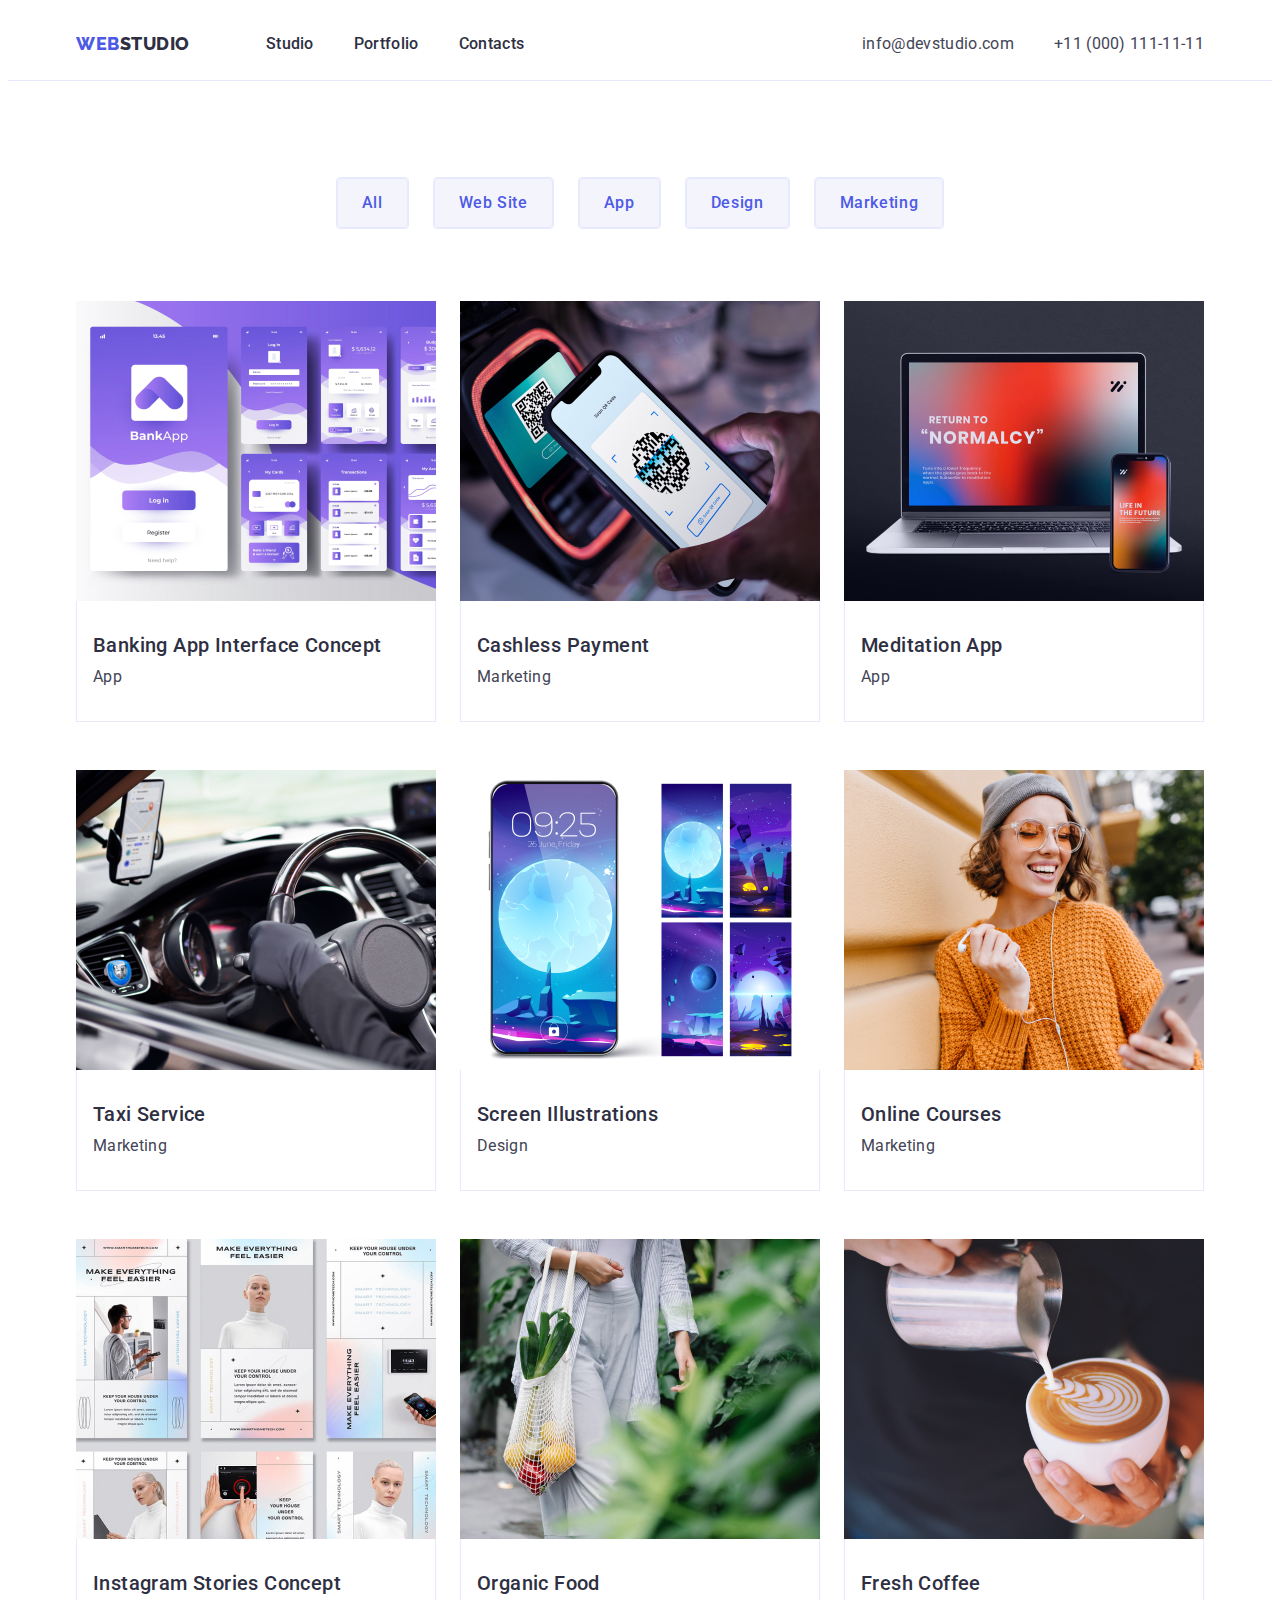
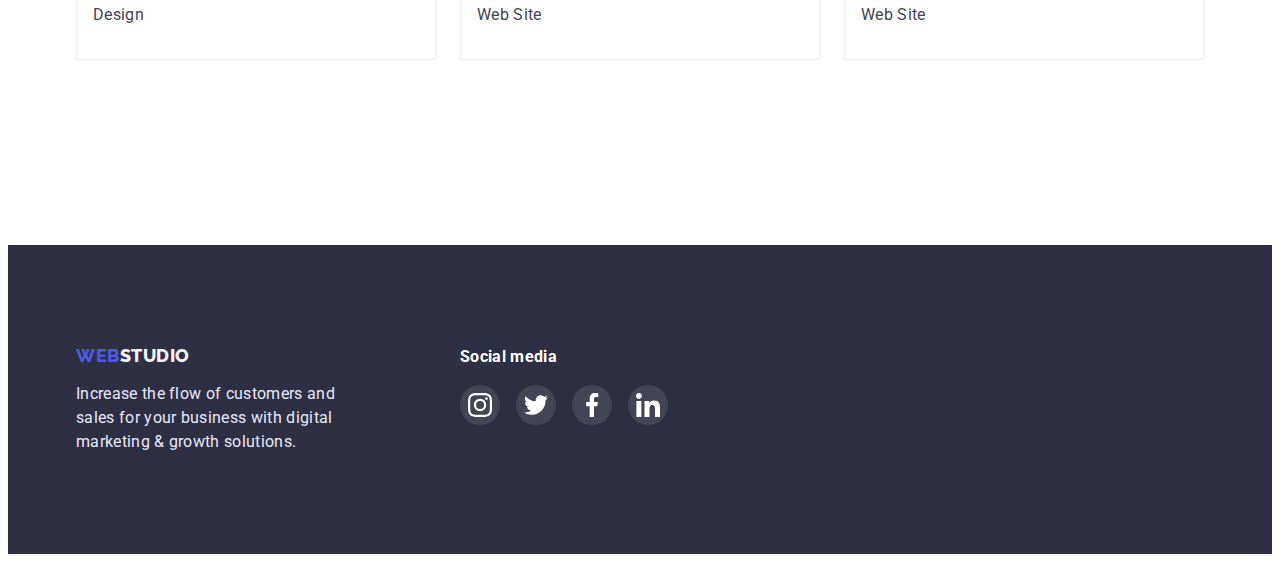
==== portfolio.html @ acb18fdc "Initial commit" ====
<!DOCTYPE html>
<html lang="en">

<head>
  <meta charset="UTF-8" />
  <meta http-equiv="X-UA-Compatible" content="IE=edge" />
  <meta name="viewport" content="width=device-width, initial-scale=1.0" />
  <title>Portfolio</title>
  <link rel="preconnect" href="https://fonts.googleapis.com" />
  <link rel="preconnect" href="https://fonts.gstatic.com" crossorigin />
  <link href="https://fonts.googleapis.com/css2?family=Raleway:wght@800&family=Roboto:wght@400;500;700;900&display=swap"
    rel="stylesheet" />
  <link rel="stylesheet" href="https://cdnjs.cloudflare.com/ajax/libs/modern-normalize/1.1.0/modern-normalize.min.css"
    integrity="sha512-wpPYUAdjBVSE4KJnH1VR1HeZfpl1ub8YT/NKx4PuQ5NmX2tKuGu6U/JRp5y+Y8XG2tV+wKQpNHVUX03MfMFn9Q=="
    crossorigin="anonymous" referrerpolicy="no-referrer" />
  <link rel="stylesheet" href="./css/styles.css" />
</head>

<body class="page">
  <!--Шапка сайту -->
  <header class="page-header link">
    <div class="container header-container">
      <nav class="header-nav">
        <a class="page-header-logo link" href="./index.html">
          WEB
          <span class="studio-header">Studio</span>
        </a>
        <ul class="site-nav list">
          <li class="site-nav-contacts">
            <a class="pages-studio link" href="./index.html">Studio</a>
          </li>
          <li class="site-nav-contacts">
            <a class="pages-portfolio link" href="./portfolio.html">Portfolio</a>
          </li>
          <li class="site-nav-contacts">
            <a class="pages-contacts link" href="">Contacts</a>
          </li>
        </ul>
      </nav>
      <address class="contacts list">
        <ul class="adress-nav list">
          <li class="adress-nav-contacts list">
            <a class="communication link" href="mailto:info@devstudio.com">info@devstudio.com</a>
          </li>
          <li class="adress-nav-contacts list">
            <a class="communication link" href="tel:+110001111111">+11 (000) 111-11-11</a>
          </li>
        </ul>
      </address>
    </div>
  </header>
  <!-- Герой -->
  <main>
    <section class="hero">
      <div class="container hero-container">
        <h1 class="hello" hidden>Hello</h1>
        <ul class="navigation list">
          <li class="menu-list link">
            <button class="button" type="button">All</button>
          </li>
          <li class="menu-list link">
            <button class="button" type="button">Web Site</button>
          </li>
          <li class="menu-list link">
            <button class="button" type="button">App</button>
          </li>
          <li class="menu-list link">
            <button class="button" type="button">Design</button>
          </li>
          <li class="menu-list link">
            <button class="button" type="button">Marketing</button>
          </li>
        </ul>
        <ul class="sites list">
          <li class="sites-list link">
            <a class="our-sites link" href="">
                <img src="./images/row1/bankingapp.jpg" alt="Banking App" width="360" height="300" />
            <div class="kart">
                <h2 class="app">Banking App Interface Concept</h2>
                <p class="text">App</p>
            </div>
            </a>
          </li>
          <li class="sites-list link">
            <a class="our-sites link" href="">
              <img src="./images/row1/cashlesspayment.jpg" alt="Cashless Payment" width="360" height="300" />
              <div class="kart">
                <h2 class="app">Cashless Payment</h2>
                <p class="text">Marketing</p>
              </div>
            </a>
          </li>
          <li class="sites-list link">
            <a class="our-sites link" href="">
              <img src="./images/row1/meditaionapp.jpg" alt="Meditation App" width="360" height="300" />
              <div class="kart">
                <h2 class="app">Meditation App</h2>
                <p class="text">App</p>
              </div>
            </a>
          </li>
          <li class="sites-list link">
            <a class="our-sites link" href="./">
              <img src="./images/rov2/taxiservice.jpg" alt="Taxi Service" width="360" height="300" />
              <div class="kart">
                <h2 class="app">Taxi Service</h2>
                <p class="text">Marketing</p>
              </div>
            </a>
          </li>
          <li class="sites-list link">
            <a class="our-sites link" href="./"><img src="./images/rov2/screenillustrations.jpg"
                alt="Screen Illustrations" width="360" height="300" />
              <div class="kart">
                <h2 class="app">Screen Illustrations</h2>
                <p class="text">Design</p>
              </div>
            </a>
          </li>
          <li class="sites-list link">
            <a class="our-sites link" href="./">
              <img src="./images/rov2/onlinecourses.jpg" alt="Online Courses" width="360" height="300" />
              <div class="kart">
                <h2 class="app">Online Courses</h2>
                <p class="text">Marketing</p>
              </div>
            </a>
          </li>
          <li class="sites-list link">
            <a class="our-sites link" href="./">
              <img src="./images/row3/instagramstories.jpg" alt="Instagram Stories Concept" width="360" height="300" />
              <div class="kart">
                <h2 class="app">Instagram Stories Concept</h2>
                <p class="text">Design</p>
              </div>
            </a>
          </li>
          <li class="sites-list link">
            <a class="our-sites link" href="./">
              <img src="./images/row3/organicfood.jpg" alt="Organic Food" width="360" height="300" />
              <div class="kart">
                <h2 class="app">Organic Food</h2>
                <p class="text">Web Site</p>
              </div>
            </a>
          </li>
          <li class="sites-list link">
            <a class="our-sites link" href="./">
              <img src="./images/row3/freshcoffee.jpg" alt="Fresh Coffee" width="360" height="300" />
              <div class="kart">
                <h2 class="app">Fresh Coffee</h2>
                <p class="text">Web Site</p>
              </div>
            </a>
          </li>
        </ul>
      </div>
    </section>
  </main>
  <!-- Підвал -->
  <footer class="page-footer">
    <div class="container footer-container-top">
      <div class="footer-container">
        <a class="page-footer-logo link" href="./index.html">
          WEB
          <span class="studio-footer">Studio</span>
        </a>
        <p class="footer-text">
          Increase the flow of customers and sales for your business with
          digital marketing & growth solutions.
        </p>
      </div>
      <div class="soc-footer">
        <h3 class="soc-media">Social media</h3>
        <ul class="footer-lincs list">
          <li class="soc-item-footer">
            <a class="soc-link-footer link" href>
              <svg width="16px" height="16px" class="svg-icon-footer">
                <use href="./images/icons.svg#icon-instagram-2"></use>
              </svg>
            </a>
          </li>
          <li class="soc-item-footer">
            <a class="soc-link-footer link" href>
              <svg width="16px" height="16px" class="svg-icon-footer">
                <use href="./images/icons.svg#icon-twitter-1"></use>
              </svg>
            </a>
          </li>
          <li class="soc-item-footer">
            <a class="soc-link-footer link" href>
              <svg width="16px" height="16px" class="svg-icon-footer">
                <use href="./images/icons.svg#icon-facebook-1"></use>
              </svg>
            </a>
          </li>
          <li class="soc-item-footer">
            <a class="soc-link-footer link" href>
              <svg width="16px" height="16px" class="svg-icon-footer">
                <use href="./images/icons.svg#icon-linkedin-1"></use>
              </svg>
            </a>
          </li>
        </ul>
      </div>
    </div>
  </footer>
</body>

</html>
---- css/styles.css ----
:root {
  --primary-brand-color: #4d5ae5;
  --pressed-state-color: #404bbf;
  --dark-color: #2e2f42;
  --success-color: #31d0aa;
  --text-color: #434455;
  --subtle-text-color: #8e8f99;
  --accent-color: #e7e9fc;
  --light-color: #f4f4fd;
  --modal-overlay-color: #2e2f42;
  --hero-background-color: #2e2f42;
}

*,
*::before,
*::after {
  box-sizing: border-box;
}

p,
h1,
h2,
h3,
h4,
h5,
h6 {
  margin: 0;
}

ul {
  padding-left: 0;
  margin: 0;
}

address {
  font-style: normal;
}

img {
  display: block;
}

body {
  font-family: "Roboto", sans-serif;
  color: #434455;
  background-color: white;
}

.button {
  font-family: "Roboto", sans-serif;
  font-style: normal;
  font-weight: 500;
  font-size: 16px;
  line-height: 1.5;
  display: flex;
  align-items: center;
  text-align: center;
  letter-spacing: 0.04em;
  color: #4d5ae5;
  cursor: pointer;
  border: none;
  padding: 12px 24px;
  background: #f4f4fd;
  border: #e7e9fc solid 1px;
  border-radius: 4px;
}

.button:hover,
.button:focus,
.button:active {
  background: #404bbf;
  box-shadow: 0px 3px 1px rgba(0, 0, 0, 0.1), 0px 2px 1px rgba(0, 0, 0, 0.08),
    0px 2px 2px rgba(0, 0, 0, 0.12);
  border-radius: 4px;
  color: #ffffff;
}

/* index */
.page {
  font-family: "Roboto", sans-serif;
  color: #434455;
  background-color: white;
}

.page-header {
  display: flex;
  background-color: #ffffff;
  border-bottom: 1px solid #e7e9fc;
}
.link {
  text-decoration: none;
}
.container {
  max-width: 1158px;
  padding-left: 15px;
  padding-right: 15px;
  margin: 0 auto;
}
.header-container {
  display: flex;
  align-items: center;
  margin-right: auto;
  width: 1158px;
  height: 72px;
  left: 0;
  top: 0;
}
.header-nav {
  display: flex;
  align-items: center;
  margin-right: auto;
}
.page-header-logo {
  font-family: "Raleway", sans-serif;
  font-style: normal;
  font-weight: 800;
  font-size: 18px;
  line-height: 1.17;
  letter-spacing: 0.03em;
  text-transform: uppercase;
  color: #4d5ae5;
  text-decoration: none;
  margin-right: 76px;
  display: flex;
  flex-direction: row;
  align-items: flex-start;
  padding: 0;
}
.page-header-logo:hover,
.page-header-logo:focus {
  color: #404bbf;
}

.studio-header {
  color: #2e2f42;
}
.studio-header:hover{
  color: #404bbf;
}
.studio-header:focus{
  color: #404bbf;
}
.site-nav {
  font-family: "Roboto";
  font-style: normal;
  font-weight: 500;
  font-size: 16px;
  line-height: 24px;
  letter-spacing: 0.02em;
  color: #2e2f42;
  display: flex;
  gap: 40px;
}
.list {
  list-style: none;
}

.site-nav-contacts {
  color: var(--dark-color);
  list-style: none;
  text-decoration: none;
  display: flex;
}
.site-nav-contacts :hover,
.site-nav-contacts :focus {
  color: #404bbf;
}

.contacts {
  font-family: "Roboto";
  font-style: normal;
  font-weight: 400;
  font-size: 16px;
  line-height: 24px;
  letter-spacing: 0.02em;
  color: #434455;
}
.contacts a {
  color: #434455;
}
.contacts :hover,
.contacts :focus {
  color: #404bbf;
}
.adress-nav {
  font-family: "Roboto";
  font-style: normal;
  font-weight: 400;
  font-size: 16px;
  line-height: 1.5;
  letter-spacing: 0.02em;
  color: #434455;
  display: flex;
  gap: 40px;
}

.hero-index {
  background-color: #2e2f42;
  max-width: 1440px;
  margin: 0 auto;
  background-image: linear-gradient(rgb(46, 47, 66, 0.7), rgb(46, 47, 66, 0.7)),
    url(../images/peopleoffice.jpg);
  background-repeat: no-repeat;
  background-position: center;
  padding-top: 188px;
  padding-bottom: 188px;
}

.title {
  width: 496px;
  font-family: "Roboto";
  font-style: normal;
  font-weight: 700;
  font-size: 56px;
  line-height: 1.07;
  text-align: center;
  letter-spacing: 0.02em;
  color: #ffffff;
  margin: 0 auto;
  margin-bottom: 48px;
}

.btn {
  align-items: flex-start;
  border: none;
  background: #404bbf;
  box-shadow: 0 4px 4px rgb(0, 0, 0, 0.15);
  border-radius: 4px;
  cursor: pointer;
  margin: 0 auto;
  font-family: "Roboto", sans-serif;
  font-style: normal;
  font-weight: 500;
  font-size: 16px;
  line-height: 1.5;
  display: flex;
  align-items: center;
  letter-spacing: 0.04em;
  color: #ffffff;
  padding: 16px 32px;
}

.btn:hover {
  color: #4d5ae5;
  box-shadow: 0 1px 6px rgb(46, 47, 66, 0.08), 0 1px 1px rgb(46, 47, 66, 0.16),
    0 2px 1px rgb(46, 47, 66, 0.08);
  border-radius: 4px;
}
.advantages-list {
  margin: 0 auto;
  padding-bottom: 120px;
  padding-top: 84px;
  display: flex;
  gap: 24px;
  align-items: center;
}

.our-advantages {
  display: flex;
  gap: 24px;
  align-items: center;
}

.items {
  max-width: 264px;
  max-height: 104px;
}

.advantages-link {
  width: 264px;
  height: 112px;
  border-radius: 4px;
  background-color: #f4f4fd;
  display: flex;
  align-items: center;
  justify-content: center;
  margin-bottom: 8px;
}

.advantages {
  font-family: "Roboto";
  font-style: normal;
  font-weight: 500;
  font-size: 20px;
  line-height: 1.2;
  letter-spacing: 0.02em;
  color: #2e2f42;
  margin-bottom: 8px;
}
.advantages-text {
  font-family: "Roboto";
  font-style: normal;
  font-weight: 400;
  font-size: 16px;
  line-height: 1.5;
  letter-spacing: 0.02em;
  color: #434455;
}

.tools {
  padding-top: 120px;
  padding-bottom: 120px;
  background-color: white;
}
.title-tools {
  font-family: "Roboto";
  font-style: normal;
  font-size: 36px;
  line-height: 1.11;
  text-align: center;
  letter-spacing: 0.02em;
  text-transform: capitalize;
  margin: 0 auto;
  color: #2e2f42;
}
.tools-out {
  display: flex;
  margin-top: 72px;
  column-gap: 24px;
  row-gap: 48px;
}
.komp {
  padding-left: 0;
  display: block;
  max-width: 100%;
  height: auto;
}

.smartfon {
  display: block;
  max-width: 100%;
  height: auto;
}

.kombi {
  display: block;
  max-width: 100%;
  height: auto;
}
.teams-list {
  background: #f4f4fd;
}
.out-team {
  padding-bottom: 120px;
}
.teams {
  font-family: "Roboto";
  font-style: normal;
  font-weight: 700;
  font-size: 36px;
  line-height: 1.11;
  text-align: center;
  letter-spacing: 0.02em;
  text-transform: capitalize;
  color: #2e2f42;
  margin-bottom: 72px;
}
.team-information {
  font-family: "Roboto";
  font-style: normal;
  font-weight: 500;
  font-size: 20px;
  line-height: 1.2;
  letter-spacing: 0.02em;
  color: #2e2f42;
  display: flex;
  column-gap: 24px;
  row-gap: 48px;
}

.team-foto {
  display: block;
  max-width: 100%;
  height: auto;
}
.team-info {
  padding: 32px 16px;
  background-color: #ffffff;
  box-shadow: 0 1px 6px rgb(46, 47, 66, 0.08), 0 1px 1px rgb(46, 47, 66, 0.16),
    0 2px 1px rgb(46, 47, 66, 0.08);
  border-radius: 0 0 4px 4px;
}
.advantages-team {
  font-family: "Roboto";
  font-style: normal;
  font-weight: 500;
  font-size: 20px;
  line-height: 1.2;
  letter-spacing: 0.02em;
  color: #2e2f42;
  text-align: center;
  margin-bottom: 8px;
}
.text-team {
  font-family: "Roboto";
  font-style: normal;
  font-weight: 400;
  font-size: 16px;
  line-height: 1.5;
  letter-spacing: 0.02em;
  color: #434455;
  text-align: center;
}
.soc-list {
  display: flex;
  justify-content: center;
  gap: 24px;
  margin-top: 8px;
}
.soc-item {
  width: 40px;
  height: 40px;
}
.soc-link {
  width: 100%;
  height: 100%;
  border-radius: 50%;
  background-color: #4d5ae5;
  display: flex;
  align-items: center;
  justify-content: center;
}
.soc-link :hover,
.soc-lin :focus {
  fill: #404bbf;
  border-color: #404bbf;
}
.svg-icon {
  fill: white;
}
.customers-lists {
  padding-bottom: 130px;
  padding-top: 120px;
}
.customers {
  font-style: normal;
  font-weight: 700;
  font-size: 36px;
  line-height: 40px;
  text-align: center;
  letter-spacing: 0.02em;
  text-transform: capitalize;
  color: #2e2f42;
  margin-bottom: 72px;
}
.Customers-list {
  display: flex;
  justify-content: center;
  gap: 24px;
}
.customers-item {
  width: 168px;
  height: 88px;
}

.customers-item :hover {
  color: #404bbf;
  border-color: #404bbf;
}

.customers-item :focus {
  color: #404bbf;
  border-color: #404bbf;
}

.customer-link {
  width: 100%;
  height: 100%;
  background-color: rgb(255, 255, 255, 0.1);
  display: flex;
  align-items: center;
  justify-content: center;
  border: #8e8f99 solid 1px;
  border-radius: 4px;
  color: #8e8f99;
}
.svg-icon-cust {
  fill: currentColor;
}
.page-footer {
  background-color: #2e2f42;
}
.footer-container-top {
  padding-top: 100px;
  padding-bottom: 100px;
  display: flex;
}

.page-footer-logo {
  font-family: "Raleway", sans-serif;
  font-weight: 800;
  font-size: 18px;
  line-height: 1.17;
  letter-spacing: 0.03em;
  text-transform: uppercase;
  color: #4d5ae5;
  text-decoration: none;
  display: flex;
}
.page-footer-logo:hover,
.page-footer-logo:focus {
  color: #404bbf;
}
.studio-footer {
  color: #f4f4fd;
}
.footer-text {
  font-style: normal;
  font-weight: 400;
  font-size: 16px;
  line-height: 24px;
  letter-spacing: 0.02em;
  color: #e7e9fc;
  display: flex;
  width: 264px;
  left: 155px;
  top: 2435px;
  margin-top: 16px;
}
.soc-footer {
  margin-left: 120px;
}
.soc-media {
  font-style: normal;
  font-size: 16px;
  line-height: 24px;
  letter-spacing: 0.02em;
  color: #ffffff;
}
.footer-lincs {
  display: flex;
  gap: 16px;
  margin-top: 16px;
}
.soc-item-footer {
  width: 40px;
  height: 40px;
}
.soc-item-footer :hover {
  fill: white;
  background-color: #31d0aa;
}

.soc-item-footer :focus {
  fill: white;
  background-color: #31d0aa;
}
.soc-link-footer {
  width: 100%;
  height: 100%;
  border-radius: 50%;
  background-color: rgb(255, 255, 255, 0.1);
  display: flex;
  align-items: center;
  justify-content: center;
}
.svg-icon-footer {
  fill: white;
  width: 24px;
  height: 24px;
}

.pages-studio,
.pages-portfolio,
.pages-contacts {
  color: var(--dark-color);
  list-style: none;
  text-decoration: none;
}

/* .adress-nav-contacts {
}
.communication {
}
.hero-wrap {
}
.order-service {
}
.hello {
}
.advantages-strategy {
}
.advantages-kart {
}
.svg-icon-advantages {
}
.advantages-punctuality {
}
.advantages-diligence {
}
.advantages-technologies {
}
.team-member {
}
.footer-container {
} */



/* Portfolio */

.hero {
  padding-top: 96px;
  padding-bottom: 72px;
}
.hello {
  font-family: "Roboto";
  font-style: normal;
  font-weight: 700;
  font-size: 56px;
  line-height: 1.07;
  text-align: center;
  letter-spacing: 0.02em;
  color: #ffffff;
  margin: 0 auto;
  padding: 188px 472px 48px;
}
.hero-container {
  padding-bottom: 113px;
}
.navigation {
  display: flex;
  flex-direction: row;
  justify-content: center;
  border: transparent;
  text-transform: none;
  color: #4d5ae5;
  background-color: white;
  gap: 24px;
}
.menu-list {
  max-width: 360px;
  max-height: 420px;
  background: white;
  border: #e7e9fc solid 1px;
  border-radius: 4px;
}

.sites {
  display: flex;
  flex-wrap: wrap;
  column-gap: 24px;
  row-gap: 48px;
  margin-top: 72px;
}
.sites-list {
  max-width: calc((100% - 48px) / 3);
  display: block;
  background: #ffffff;
}
.our-sites {
  display: block;
}
.our-sites:hover,
.our-sites:focus {
  box-shadow: 0 1px 6px rgb(46, 47, 66, 0.08), 0 1px 1px rgb(46, 47, 66, 0.16),
    0 2px 1px rgb(46, 47, 66, 0.08);
}
.kart {
  padding-top: 32px;
  padding-bottom: 32px;
  padding-left: 16px;
  background-color: #ffffff;
  border-bottom: 1px solid #e7e9fc;
  border-left: 1px solid #e7e9fc;
  border-right: 1px solid #e7e9fc;
}

.app {
  font-family: "Roboto";
  font-style: normal;
  font-weight: 500;
  font-size: 20px;
  line-height: 1.2;
  letter-spacing: 0.02em;
  color: #2e2f42;
  margin-bottom: 8px;
}

.text {
  font-family: "Roboto";
  font-style: normal;
  font-weight: 400;
  font-size: 16px;
  line-height: 1.5;
  letter-spacing: 0.02em;
  color: #434455;
}
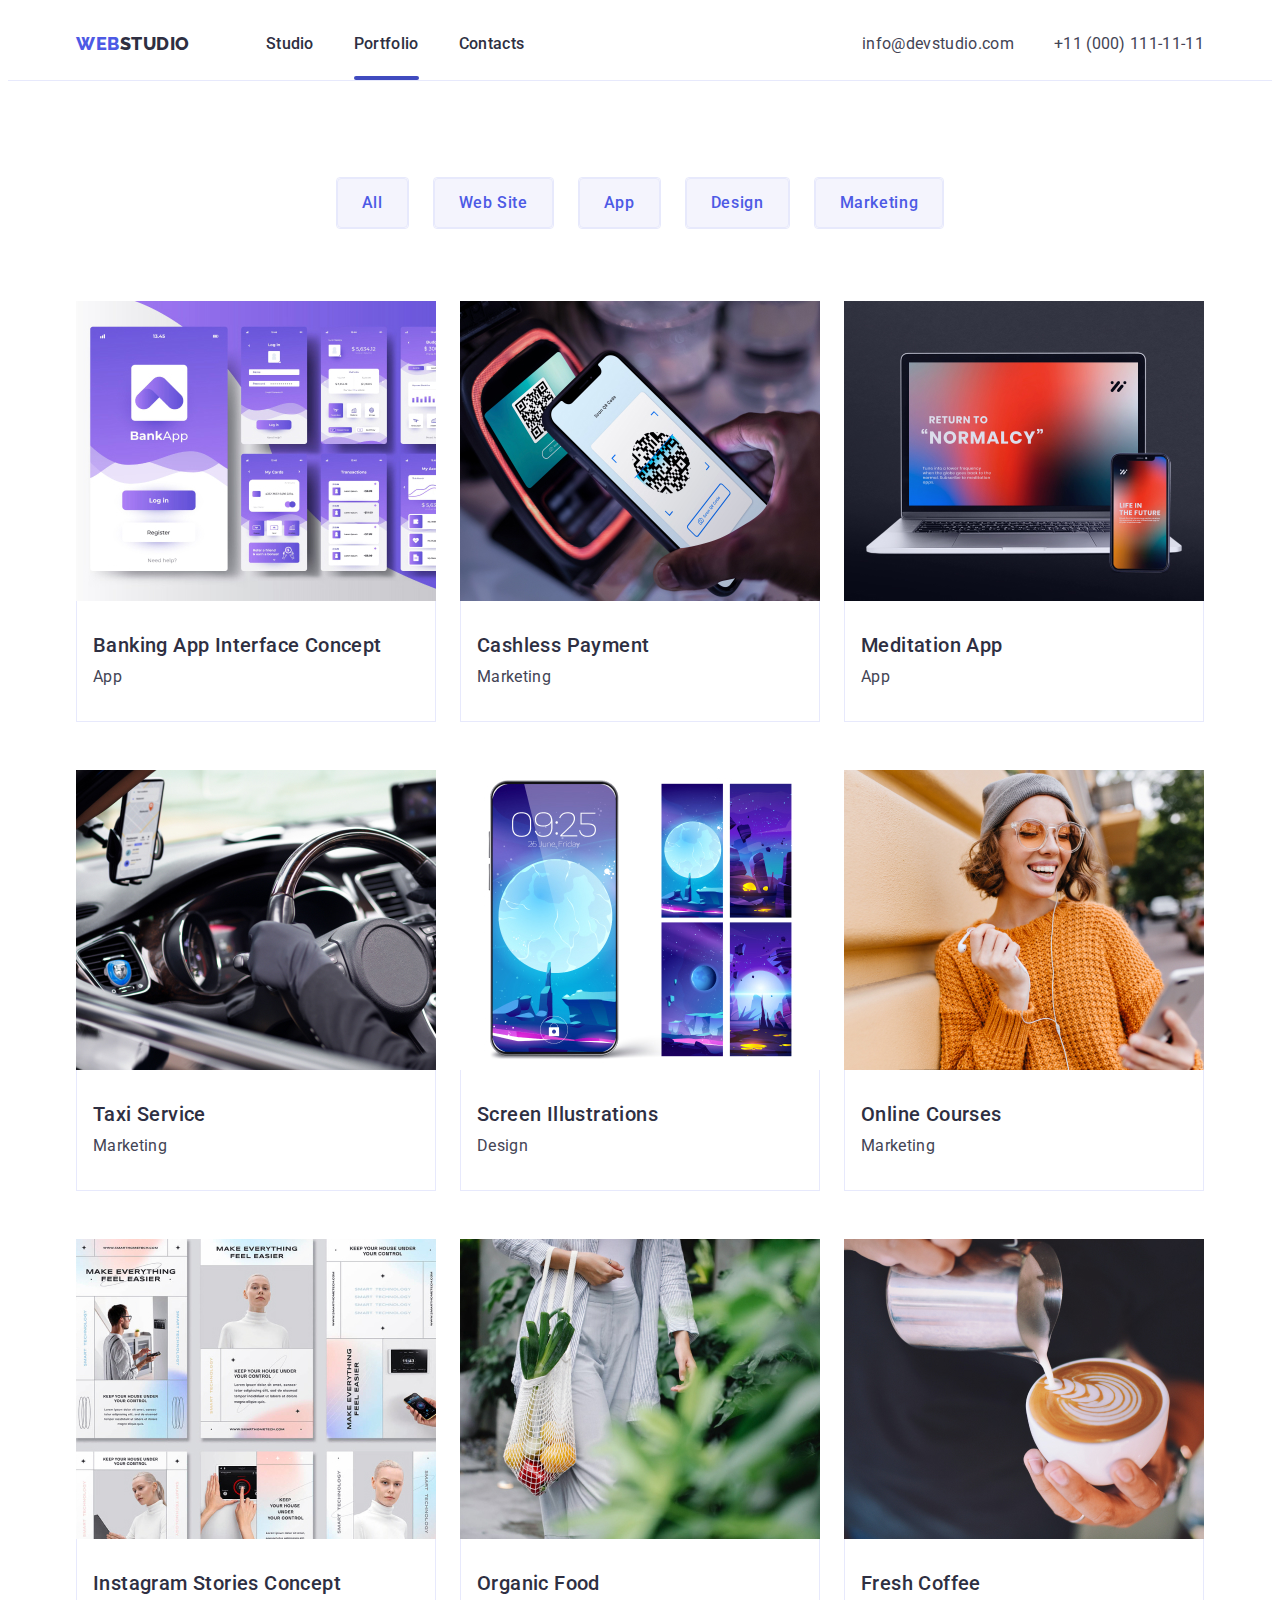
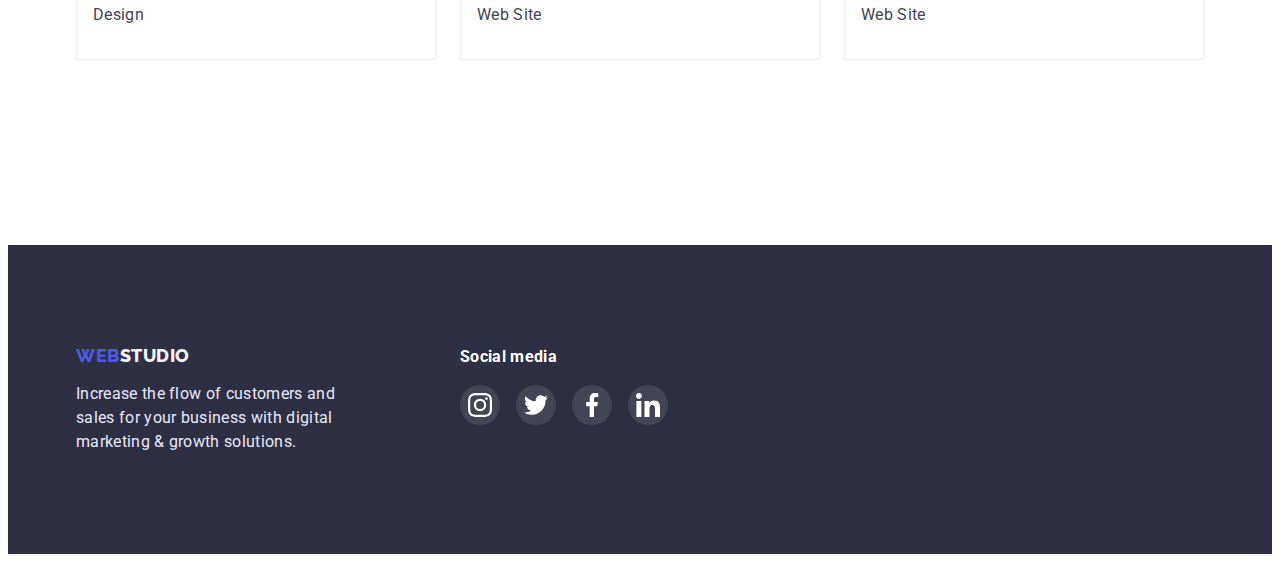
==== commit fb1aa6da: "1" ====
--- a/portfolio.html
+++ b/portfolio.html
@@ -22,14 +22,14 @@
     <div class="container header-container">
       <nav class="header-nav">
         <a class="page-header-logo link" href="./index.html">
-          WEB
+          <span class="web-header">WEB</span>
           <span class="studio-header">Studio</span>
         </a>
         <ul class="site-nav list">
-          <li class="site-nav-contacts">
+          <li class="site-nav-contacts ">
             <a class="pages-studio link" href="./index.html">Studio</a>
           </li>
-          <li class="site-nav-contacts">
+          <li class="site-nav-contacts active">
             <a class="pages-portfolio link" href="./portfolio.html">Portfolio</a>
           </li>
           <li class="site-nav-contacts">
@@ -37,13 +37,19 @@
           </li>
         </ul>
       </nav>
+      
+      
       <address class="contacts list">
         <ul class="adress-nav list">
           <li class="adress-nav-contacts list">
-            <a class="communication link" href="mailto:info@devstudio.com">info@devstudio.com</a>
+            <a class="communication link" href="mailto:info@devstudio.com"
+              >info@devstudio.com</a
+            >
           </li>
           <li class="adress-nav-contacts list">
-            <a class="communication link" href="tel:+110001111111">+11 (000) 111-11-11</a>
+            <a class="communication link" href="tel:+110001111111"
+              >+11 (000) 111-11-11</a
+            >
           </li>
         </ul>
       </address>
@@ -73,17 +79,27 @@
         </ul>
         <ul class="sites list">
           <li class="sites-list link">
-            <a class="our-sites link" href="">
+            <a class="our-sites link" href="#">
+              <div class="box"> 
                 <img src="./images/row1/bankingapp.jpg" alt="Banking App" width="360" height="300" />
-            <div class="kart">
+                <div class="overlay">
+                  <p class="overlay-text">14 Stylish and User-Friendly App Design Concepts · Task Manager App · Calorie Tracker App · Exotic Fruit Ecommerce App · Cloud Storage App</p>
+                </div>
+              </div>
+              <div class="kart">
                 <h2 class="app">Banking App Interface Concept</h2>
                 <p class="text">App</p>
-            </div>
-            </a>
-          </li>
-          <li class="sites-list link">
-            <a class="our-sites link" href="">
-              <img src="./images/row1/cashlesspayment.jpg" alt="Cashless Payment" width="360" height="300" />
+              </div>
+            </a>
+          </li>
+          <li class="sites-list link">
+            <a class="our-sites link" href="#">
+              <div class="box"> 
+                <img src="./images/row1/cashlesspayment.jpg" alt="Cashless Payment" width="360" height="300" />
+                <div class="overlay">
+                  <p class="overlay-text">14 Stylish and User-Friendly App Design Concepts · Task Manager App · Calorie Tracker App · Exotic Fruit Ecommerce App · Cloud Storage App</p>
+                </div>
+              </div>
               <div class="kart">
                 <h2 class="app">Cashless Payment</h2>
                 <p class="text">Marketing</p>
@@ -91,8 +107,13 @@
             </a>
           </li>
           <li class="sites-list link">
-            <a class="our-sites link" href="">
-              <img src="./images/row1/meditaionapp.jpg" alt="Meditation App" width="360" height="300" />
+            <a class="our-sites link" href="#">
+              <div class="box"> 
+                <img src="./images/row1/meditaionapp.jpg" alt="Meditation App" width="360" height="300" />
+                <div class="overlay">
+                  <p class="overlay-text">14 Stylish and User-Friendly App Design Concepts · Task Manager App · Calorie Tracker App · Exotic Fruit Ecommerce App · Cloud Storage App</p>
+                </div>
+              </div>
               <div class="kart">
                 <h2 class="app">Meditation App</h2>
                 <p class="text">App</p>
@@ -100,8 +121,13 @@
             </a>
           </li>
           <li class="sites-list link">
-            <a class="our-sites link" href="./">
-              <img src="./images/rov2/taxiservice.jpg" alt="Taxi Service" width="360" height="300" />
+            <a class="our-sites link" href="#">
+              <div class="box"> 
+                <img src="./images/rov2/taxiservice.jpg" alt="Taxi Service" width="360" height="300" />
+                <div class="overlay">
+                  <p class="overlay-text">14 Stylish and User-Friendly App Design Concepts · Task Manager App · Calorie Tracker App · Exotic Fruit Ecommerce App · Cloud Storage App</p>
+                </div>
+              </div>
               <div class="kart">
                 <h2 class="app">Taxi Service</h2>
                 <p class="text">Marketing</p>
@@ -109,8 +135,14 @@
             </a>
           </li>
           <li class="sites-list link">
-            <a class="our-sites link" href="./"><img src="./images/rov2/screenillustrations.jpg"
-                alt="Screen Illustrations" width="360" height="300" />
+            <a class="our-sites link" href="./">
+              
+              <div class="box"> 
+                <img src="./images/rov2/screenillustrations.jpg" alt="Screen Illustrations" width="360" height="300" />
+                <div class="overlay">
+                  <p class="overlay-text">14 Stylish and User-Friendly App Design Concepts · Task Manager App · Calorie Tracker App · Exotic Fruit Ecommerce App · Cloud Storage App</p>
+                </div>
+              </div>
               <div class="kart">
                 <h2 class="app">Screen Illustrations</h2>
                 <p class="text">Design</p>
@@ -118,8 +150,13 @@
             </a>
           </li>
           <li class="sites-list link">
-            <a class="our-sites link" href="./">
-              <img src="./images/rov2/onlinecourses.jpg" alt="Online Courses" width="360" height="300" />
+            <a class="our-sites link" href="#">
+              <div class="box"> 
+                <img src="./images/rov2/onlinecourses.jpg" alt="Online Courses" width="360" height="300" />
+                <div class="overlay">
+                  <p class="overlay-text">14 Stylish and User-Friendly App Design Concepts · Task Manager App · Calorie Tracker App · Exotic Fruit Ecommerce App · Cloud Storage App</p>
+                </div>
+              </div>
               <div class="kart">
                 <h2 class="app">Online Courses</h2>
                 <p class="text">Marketing</p>
@@ -127,8 +164,13 @@
             </a>
           </li>
           <li class="sites-list link">
-            <a class="our-sites link" href="./">
-              <img src="./images/row3/instagramstories.jpg" alt="Instagram Stories Concept" width="360" height="300" />
+            <a class="our-sites link" href="№">
+              <div class="box"> 
+                <img src="./images/row3/instagramstories.jpg" alt="Instagram Stories Concept" width="360" height="300" />
+                <div class="overlay">
+                  <p class="overlay-text">14 Stylish and User-Friendly App Design Concepts · Task Manager App · Calorie Tracker App · Exotic Fruit Ecommerce App · Cloud Storage App</p>
+                </div>
+              </div>
               <div class="kart">
                 <h2 class="app">Instagram Stories Concept</h2>
                 <p class="text">Design</p>
@@ -137,7 +179,12 @@
           </li>
           <li class="sites-list link">
             <a class="our-sites link" href="./">
-              <img src="./images/row3/organicfood.jpg" alt="Organic Food" width="360" height="300" />
+              <div class="box"> 
+                <img src="./images/row3/organicfood.jpg" alt="Organic Food" width="360" height="300" />
+                <div class="overlay">
+                  <p class="overlay-text">14 Stylish and User-Friendly App Design Concepts · Task Manager App · Calorie Tracker App · Exotic Fruit Ecommerce App · Cloud Storage App</p>
+                </div>
+              </div>
               <div class="kart">
                 <h2 class="app">Organic Food</h2>
                 <p class="text">Web Site</p>
@@ -146,7 +193,12 @@
           </li>
           <li class="sites-list link">
             <a class="our-sites link" href="./">
-              <img src="./images/row3/freshcoffee.jpg" alt="Fresh Coffee" width="360" height="300" />
+              <div class="box"> 
+                <img src="./images/row3/freshcoffee.jpg" alt="Fresh Coffee" width="360" height="300" />
+                <div class="overlay">
+                  <p class="overlay-text">14 Stylish and User-Friendly App Design Concepts · Task Manager App · Calorie Tracker App · Exotic Fruit Ecommerce App · Cloud Storage App</p>
+                </div>
+              </div>
               <div class="kart">
                 <h2 class="app">Fresh Coffee</h2>
                 <p class="text">Web Site</p>
--- a/css/styles.css
+++ b/css/styles.css
@@ -46,34 +46,7 @@
   background-color: white;
 }
 
-.button {
-  font-family: "Roboto", sans-serif;
-  font-style: normal;
-  font-weight: 500;
-  font-size: 16px;
-  line-height: 1.5;
-  display: flex;
-  align-items: center;
-  text-align: center;
-  letter-spacing: 0.04em;
-  color: #4d5ae5;
-  cursor: pointer;
-  border: none;
-  padding: 12px 24px;
-  background: #f4f4fd;
-  border: #e7e9fc solid 1px;
-  border-radius: 4px;
-}
-
-.button:hover,
-.button:focus,
-.button:active {
-  background: #404bbf;
-  box-shadow: 0px 3px 1px rgba(0, 0, 0, 0.1), 0px 2px 1px rgba(0, 0, 0, 0.08),
-    0px 2px 2px rgba(0, 0, 0, 0.12);
-  border-radius: 4px;
-  color: #ffffff;
-}
+
 
 /* index */
 .page {
@@ -125,14 +98,23 @@
   flex-direction: row;
   align-items: flex-start;
   padding: 0;
-}
-.page-header-logo:hover,
+  
+}
+.page-header-logo:hover{
+  color: #404bbf;
+}
 .page-header-logo:focus {
   color: #404bbf;
 }
 
-.studio-header {
-  color: #2e2f42;
+.studio-header  {
+  color: #2e2f42;
+  transition: color 250ms;
+transition-timing-function: cubic-bezier(0.4, 0, 0.2, 1);
+}
+.web-header  {
+  transition: color 250ms;
+transition-timing-function: cubic-bezier(0.4, 0, 0.2, 1);
 }
 .studio-header:hover{
   color: #404bbf;
@@ -154,17 +136,40 @@
 .list {
   list-style: none;
 }
-
 .site-nav-contacts {
   color: var(--dark-color);
   list-style: none;
   text-decoration: none;
   display: flex;
 }
-.site-nav-contacts :hover,
-.site-nav-contacts :focus {
-  color: #404bbf;
-}
+.site-nav-contacts a {
+  position: relative;
+  color: #2e2f42;
+}
+.site-nav-contacts a:hover,
+.site-nav-contacts a:focus {
+  color: #404bbf;
+}
+.site-nav-contacts.active a::after {
+  content: "";
+  position: absolute;
+  width: 100%;
+  height: 4px;
+  left: 0px;
+  top: 44px;
+  background: #404bbf;
+  border-radius: 2px;
+}
+
+.site-nav-contacts:not(.active) a::after {
+  content: "";
+  position: absolute;
+  width: 0;
+  height: 0;
+}
+
+
+
 
 .contacts {
   font-family: "Roboto";
@@ -174,9 +179,11 @@
   line-height: 24px;
   letter-spacing: 0.02em;
   color: #434455;
+  
 }
 .contacts a {
   color: #434455;
+  
 }
 .contacts :hover,
 .contacts :focus {
@@ -192,6 +199,10 @@
   color: #434455;
   display: flex;
   gap: 40px;
+}
+.communication {
+  transition: color 250ms;
+  transition-timing-function: cubic-bezier(0.4, 0, 0.2, 1);
 }
 
 .hero-index {
@@ -220,6 +231,7 @@
   margin-bottom: 48px;
 }
 
+
 .btn {
   align-items: flex-start;
   border: none;
@@ -238,14 +250,19 @@
   letter-spacing: 0.04em;
   color: #ffffff;
   padding: 16px 32px;
-}
-
-.btn:hover {
-  color: #4d5ae5;
+  transition: color 250ms cubic-bezier(0.4, 0, 0.2, 1);
+}
+
+.btn:hover,
+.btn:focus {
+  background: #4d5ae5;
   box-shadow: 0 1px 6px rgb(46, 47, 66, 0.08), 0 1px 1px rgb(46, 47, 66, 0.16),
     0 2px 1px rgb(46, 47, 66, 0.08);
   border-radius: 4px;
-}
+  color: #ffffff;
+  transition: color 250ms cubic-bezier(0.4, 0, 0.2, 1);
+}
+
 .advantages-list {
   margin: 0 auto;
   padding-bottom: 120px;
@@ -407,10 +424,12 @@
   gap: 24px;
   margin-top: 8px;
 }
+
 .soc-item {
   width: 40px;
   height: 40px;
 }
+
 .soc-link {
   width: 100%;
   height: 100%;
@@ -419,15 +438,21 @@
   display: flex;
   align-items: center;
   justify-content: center;
-}
-.soc-link :hover,
-.soc-lin :focus {
-  fill: #404bbf;
+  transition: background-color 250ms;
+  transition-timing-function: cubic-bezier(0.4, 0, 0.2, 1);
+}
+
+.soc-link:hover,
+.soc-link:focus {
+  background-color: #404bbf;
   border-color: #404bbf;
 }
+
 .svg-icon {
   fill: white;
 }
+
+
 .customers-lists {
   padding-bottom: 130px;
   padding-top: 120px;
@@ -451,6 +476,8 @@
 .customers-item {
   width: 168px;
   height: 88px;
+  transition: color 250ms;
+transition-timing-function: cubic-bezier(0.4, 0, 0.2, 1);
 }
 
 .customers-item :hover {
@@ -496,14 +523,33 @@
   color: #4d5ae5;
   text-decoration: none;
   display: flex;
-}
-.page-footer-logo:hover,
+  transition: color 250ms;
+transition-timing-function: cubic-bezier(0.4, 0, 0.2, 1);
+}
+
+.page-footer-logo:hover{
+  color: #404bbf;
+}
 .page-footer-logo:focus {
   color: #404bbf;
 }
+
 .studio-footer {
   color: #f4f4fd;
-}
+  transition: color 250ms;
+transition-timing-function: cubic-bezier(0.4, 0, 0.2, 1);
+}
+.web-footer  {
+  transition: color 250ms;
+transition-timing-function: cubic-bezier(0.4, 0, 0.2, 1);
+}
+.studio-footer:hover{
+  color: #404bbf;
+}
+.studio-footer:focus{
+  color: #404bbf;
+}
+
 .footer-text {
   font-style: normal;
   font-weight: 400;
@@ -535,37 +581,53 @@
 .soc-item-footer {
   width: 40px;
   height: 40px;
-}
-.soc-item-footer :hover {
+  transition: color 250ms;
+  transition-timing-function: cubic-bezier(0.4, 0, 0.2, 1);
+  
+}
+.soc-item-footer:hover .svg-icon-footer {
   fill: white;
-  background-color: #31d0aa;
-}
-
-.soc-item-footer :focus {
+}
+
+.soc-item-footer:focus .svg-icon-footer {
   fill: white;
-  background-color: #31d0aa;
-}
+}
+
 .soc-link-footer {
   width: 100%;
   height: 100%;
   border-radius: 50%;
-  background-color: rgb(255, 255, 255, 0.1);
+  background-color: rgba(255, 255, 255, 0.1);
   display: flex;
   align-items: center;
   justify-content: center;
-}
+  transition: background-color 250ms;
+  transition-timing-function: cubic-bezier(0.4, 0, 0.2, 1);
+}
+
+.soc-item-footer:hover .soc-link-footer {
+  background-color: #31d0aa;
+}
+
+.soc-item-footer:focus .soc-link-footer {
+  background-color: #31d0aa;
+}
+
 .svg-icon-footer {
   fill: white;
   width: 24px;
   height: 24px;
+ 
 }
 
 .pages-studio,
 .pages-portfolio,
 .pages-contacts {
-  color: var(--dark-color);
+  color: #2e2f42;
   list-style: none;
   text-decoration: none;
+  transition: color 250ms;
+transition-timing-function: cubic-bezier(0.4, 0, 0.2, 1);
 }
 
 /* .adress-nav-contacts {
@@ -574,8 +636,7 @@
 }
 .hero-wrap {
 }
-.order-service {
-}
+
 .hello {
 }
 .advantages-strategy {
@@ -635,6 +696,39 @@
   border: #e7e9fc solid 1px;
   border-radius: 4px;
 }
+.button {
+  font-family: "Roboto", sans-serif;
+  font-style: normal;
+  font-weight: 500;
+  font-size: 16px;
+  line-height: 1.5;
+  display: flex;
+  align-items: center;
+  text-align: center;
+  letter-spacing: 0.04em;
+  color: #4d5ae5;
+  cursor: pointer;
+  border: none;
+  padding: 12px 24px;
+  background: #f4f4fd;
+  border: #e7e9fc solid 1px;
+  border-radius: 4px;
+  transition: color 250ms;
+  transition-timing-function: cubic-bezier(0.4, 0, 0.2, 1);
+}
+
+.button:hover,
+.button:focus,
+.button:active {
+  background: #404bbf;
+  box-shadow: 0px 3px 1px rgba(0, 0, 0, 0.1), 0px 2px 1px rgba(0, 0, 0, 0.08),
+    0px 2px 2px rgba(126, 47, 47, 0.12);
+  border-radius: 4px;
+  color: #ffffff;
+  transition: color 250ms; 
+  transition-timing-function: cubic-bezier(0.4, 0, 0.2, 1);
+}
+
 
 .sites {
   display: flex;
@@ -648,13 +742,55 @@
   display: block;
   background: #ffffff;
 }
+
 .our-sites {
   display: block;
-}
+  transition: color 250ms cubic-bezier(0.4, 0, 0.2, 1);
+}
+
 .our-sites:hover,
 .our-sites:focus {
-  box-shadow: 0 1px 6px rgb(46, 47, 66, 0.08), 0 1px 1px rgb(46, 47, 66, 0.16),
-    0 2px 1px rgb(46, 47, 66, 0.08);
+  box-shadow: 0 1px 6px rgba(46, 47, 66, 0.08),
+    0 1px 1px rgba(46, 47, 66, 0.16), 0 2px 1px rgba(46, 47, 66, 0.08);
+}
+
+.box {
+  display: flex;
+  position: relative;
+  overflow: hidden;
+}
+
+.overlay {
+  position: absolute;
+    width: 100%;
+    height: 100%;
+    transform: translate(0, 100%);
+    transition: transform 250ms cubic-bezier(0.4, 0, 0.2, 1);
+    font-weight: 400;
+    font-size: 16px;
+    line-height: 1.5;
+    letter-spacing: 0.02em;
+    color: #F4F4FD;;
+    background-color: #4D5AE5;
+    padding-left: 32px;
+    padding-right: 32px;
+    padding-top: 40px;
+    padding-bottom: 20px;
+}
+
+.box:hover .overlay {
+  transform: translateY(0%);
+}
+
+.overlay-text {
+  font-family: 'Roboto';
+  font-style: normal;
+  font-weight: 400;
+  font-size: 16px;
+  line-height: 24px;
+  letter-spacing: 0.02em;
+  color: #f4f4fd;
+  padding: 40px 32px 164px 32px;
 }
 .kart {
   padding-top: 32px;
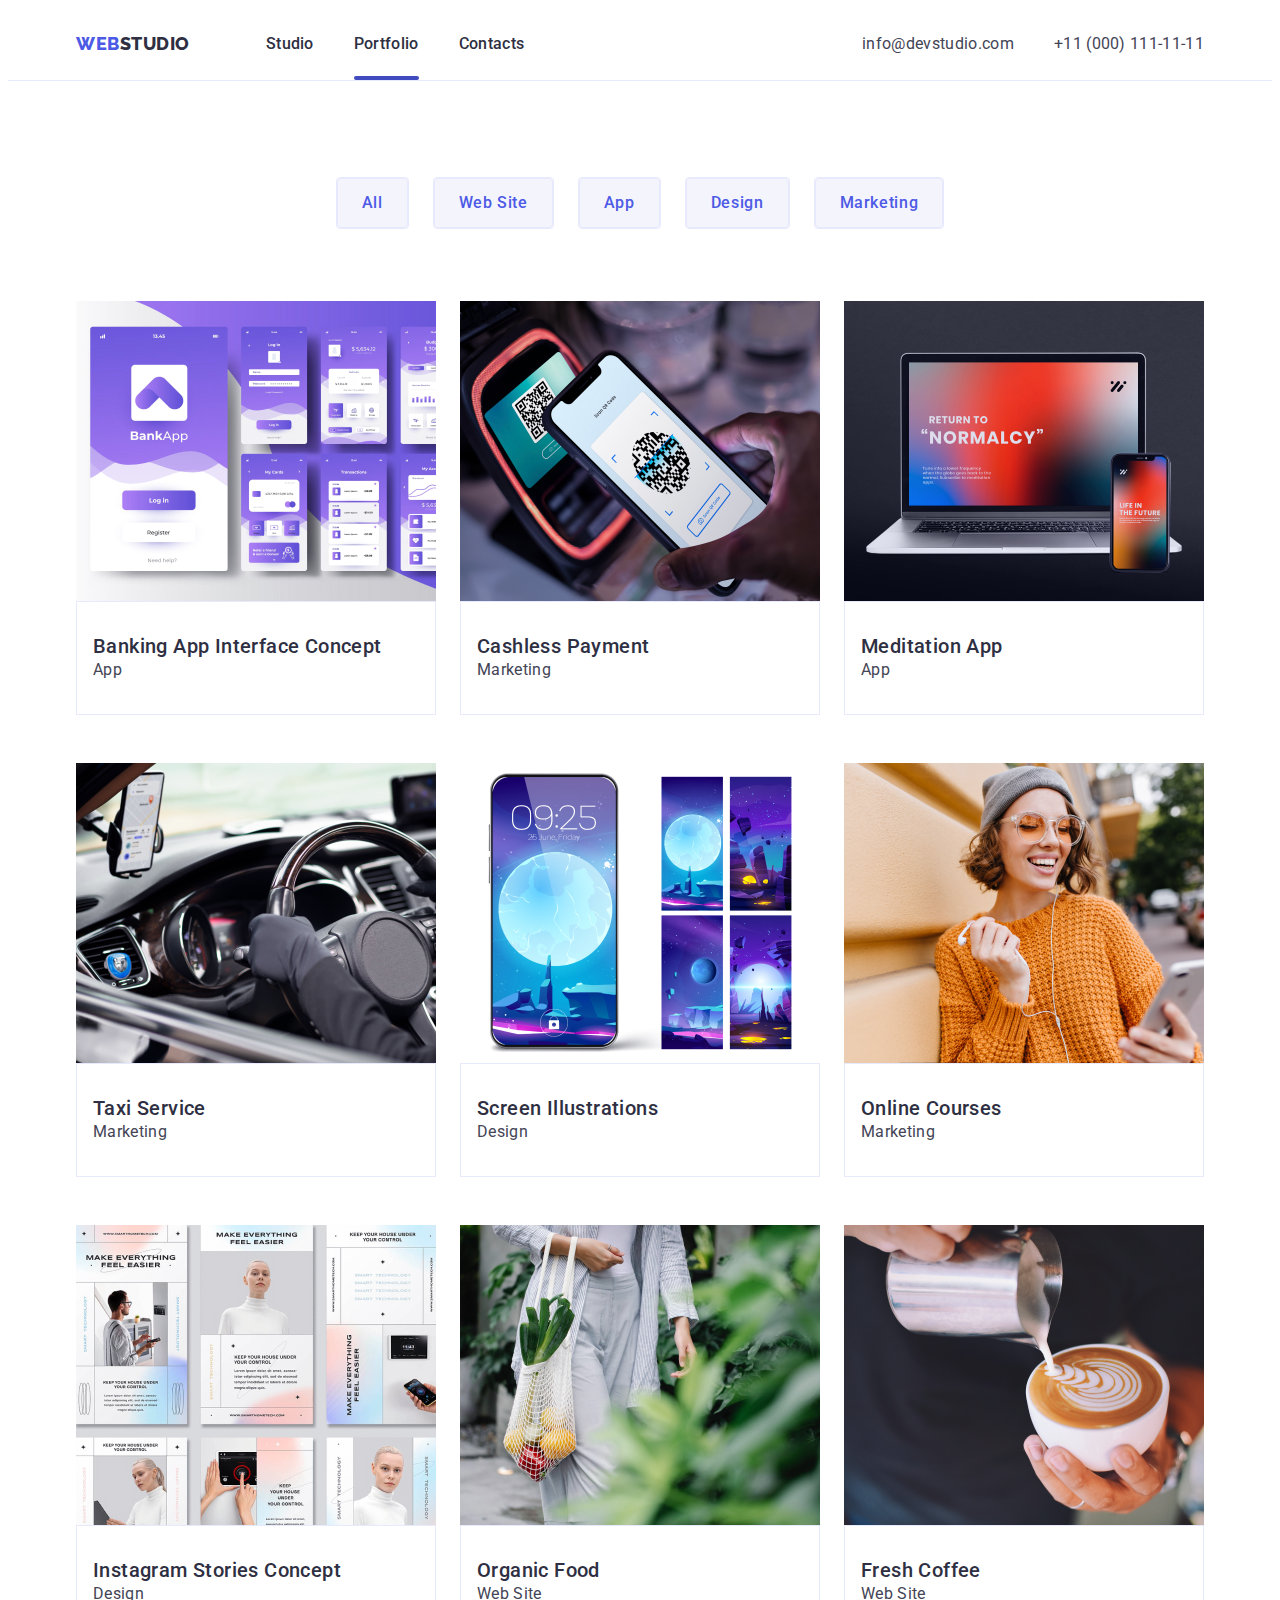
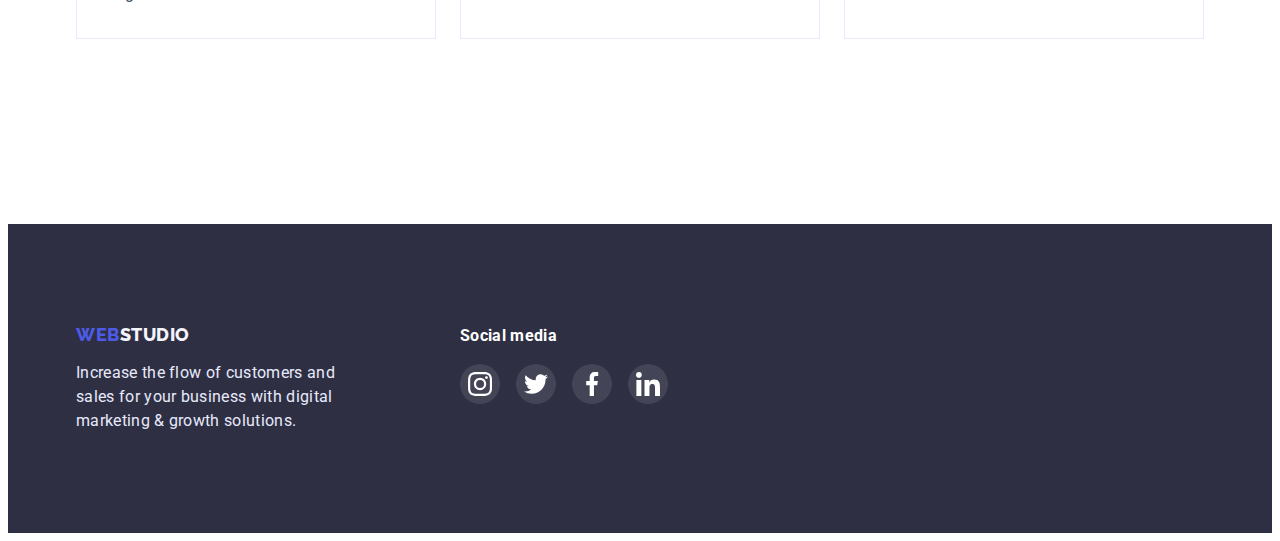
==== commit c4eaccda: "3" ====
--- a/portfolio.html
+++ b/portfolio.html
@@ -1,262 +1,335 @@
 <!DOCTYPE html>
 <html lang="en">
-
-<head>
-  <meta charset="UTF-8" />
-  <meta http-equiv="X-UA-Compatible" content="IE=edge" />
-  <meta name="viewport" content="width=device-width, initial-scale=1.0" />
-  <title>Portfolio</title>
-  <link rel="preconnect" href="https://fonts.googleapis.com" />
-  <link rel="preconnect" href="https://fonts.gstatic.com" crossorigin />
-  <link href="https://fonts.googleapis.com/css2?family=Raleway:wght@800&family=Roboto:wght@400;500;700;900&display=swap"
-    rel="stylesheet" />
-  <link rel="stylesheet" href="https://cdnjs.cloudflare.com/ajax/libs/modern-normalize/1.1.0/modern-normalize.min.css"
-    integrity="sha512-wpPYUAdjBVSE4KJnH1VR1HeZfpl1ub8YT/NKx4PuQ5NmX2tKuGu6U/JRp5y+Y8XG2tV+wKQpNHVUX03MfMFn9Q=="
-    crossorigin="anonymous" referrerpolicy="no-referrer" />
-  <link rel="stylesheet" href="./css/styles.css" />
-</head>
-
-<body class="page">
-  <!--Шапка сайту -->
-  <header class="page-header link">
-    <div class="container header-container">
-      <nav class="header-nav">
-        <a class="page-header-logo link" href="./index.html">
-          <span class="web-header">WEB</span>
-          <span class="studio-header">Studio</span>
-        </a>
-        <ul class="site-nav list">
-          <li class="site-nav-contacts ">
-            <a class="pages-studio link" href="./index.html">Studio</a>
-          </li>
-          <li class="site-nav-contacts active">
-            <a class="pages-portfolio link" href="./portfolio.html">Portfolio</a>
-          </li>
-          <li class="site-nav-contacts">
-            <a class="pages-contacts link" href="">Contacts</a>
-          </li>
-        </ul>
-      </nav>
-      
-      
-      <address class="contacts list">
-        <ul class="adress-nav list">
-          <li class="adress-nav-contacts list">
-            <a class="communication link" href="mailto:info@devstudio.com"
-              >info@devstudio.com</a
-            >
-          </li>
-          <li class="adress-nav-contacts list">
-            <a class="communication link" href="tel:+110001111111"
-              >+11 (000) 111-11-11</a
-            >
-          </li>
-        </ul>
-      </address>
-    </div>
-  </header>
-  <!-- Герой -->
-  <main>
-    <section class="hero">
-      <div class="container hero-container">
-        <h1 class="hello" hidden>Hello</h1>
-        <ul class="navigation list">
-          <li class="menu-list link">
-            <button class="button" type="button">All</button>
-          </li>
-          <li class="menu-list link">
-            <button class="button" type="button">Web Site</button>
-          </li>
-          <li class="menu-list link">
-            <button class="button" type="button">App</button>
-          </li>
-          <li class="menu-list link">
-            <button class="button" type="button">Design</button>
-          </li>
-          <li class="menu-list link">
-            <button class="button" type="button">Marketing</button>
-          </li>
-        </ul>
-        <ul class="sites list">
-          <li class="sites-list link">
-            <a class="our-sites link" href="#">
-              <div class="box"> 
-                <img src="./images/row1/bankingapp.jpg" alt="Banking App" width="360" height="300" />
-                <div class="overlay">
-                  <p class="overlay-text">14 Stylish and User-Friendly App Design Concepts · Task Manager App · Calorie Tracker App · Exotic Fruit Ecommerce App · Cloud Storage App</p>
-                </div>
-              </div>
-              <div class="kart">
-                <h2 class="app">Banking App Interface Concept</h2>
-                <p class="text">App</p>
-              </div>
-            </a>
-          </li>
-          <li class="sites-list link">
-            <a class="our-sites link" href="#">
-              <div class="box"> 
-                <img src="./images/row1/cashlesspayment.jpg" alt="Cashless Payment" width="360" height="300" />
-                <div class="overlay">
-                  <p class="overlay-text">14 Stylish and User-Friendly App Design Concepts · Task Manager App · Calorie Tracker App · Exotic Fruit Ecommerce App · Cloud Storage App</p>
-                </div>
-              </div>
-              <div class="kart">
-                <h2 class="app">Cashless Payment</h2>
-                <p class="text">Marketing</p>
-              </div>
-            </a>
-          </li>
-          <li class="sites-list link">
-            <a class="our-sites link" href="#">
-              <div class="box"> 
-                <img src="./images/row1/meditaionapp.jpg" alt="Meditation App" width="360" height="300" />
-                <div class="overlay">
-                  <p class="overlay-text">14 Stylish and User-Friendly App Design Concepts · Task Manager App · Calorie Tracker App · Exotic Fruit Ecommerce App · Cloud Storage App</p>
-                </div>
-              </div>
-              <div class="kart">
-                <h2 class="app">Meditation App</h2>
-                <p class="text">App</p>
-              </div>
-            </a>
-          </li>
-          <li class="sites-list link">
-            <a class="our-sites link" href="#">
-              <div class="box"> 
-                <img src="./images/rov2/taxiservice.jpg" alt="Taxi Service" width="360" height="300" />
-                <div class="overlay">
-                  <p class="overlay-text">14 Stylish and User-Friendly App Design Concepts · Task Manager App · Calorie Tracker App · Exotic Fruit Ecommerce App · Cloud Storage App</p>
-                </div>
-              </div>
-              <div class="kart">
-                <h2 class="app">Taxi Service</h2>
-                <p class="text">Marketing</p>
-              </div>
-            </a>
-          </li>
-          <li class="sites-list link">
-            <a class="our-sites link" href="./">
-              
-              <div class="box"> 
-                <img src="./images/rov2/screenillustrations.jpg" alt="Screen Illustrations" width="360" height="300" />
-                <div class="overlay">
-                  <p class="overlay-text">14 Stylish and User-Friendly App Design Concepts · Task Manager App · Calorie Tracker App · Exotic Fruit Ecommerce App · Cloud Storage App</p>
-                </div>
-              </div>
-              <div class="kart">
-                <h2 class="app">Screen Illustrations</h2>
-                <p class="text">Design</p>
-              </div>
-            </a>
-          </li>
-          <li class="sites-list link">
-            <a class="our-sites link" href="#">
-              <div class="box"> 
-                <img src="./images/rov2/onlinecourses.jpg" alt="Online Courses" width="360" height="300" />
-                <div class="overlay">
-                  <p class="overlay-text">14 Stylish and User-Friendly App Design Concepts · Task Manager App · Calorie Tracker App · Exotic Fruit Ecommerce App · Cloud Storage App</p>
-                </div>
-              </div>
-              <div class="kart">
-                <h2 class="app">Online Courses</h2>
-                <p class="text">Marketing</p>
-              </div>
-            </a>
-          </li>
-          <li class="sites-list link">
-            <a class="our-sites link" href="№">
-              <div class="box"> 
-                <img src="./images/row3/instagramstories.jpg" alt="Instagram Stories Concept" width="360" height="300" />
-                <div class="overlay">
-                  <p class="overlay-text">14 Stylish and User-Friendly App Design Concepts · Task Manager App · Calorie Tracker App · Exotic Fruit Ecommerce App · Cloud Storage App</p>
-                </div>
-              </div>
-              <div class="kart">
-                <h2 class="app">Instagram Stories Concept</h2>
-                <p class="text">Design</p>
-              </div>
-            </a>
-          </li>
-          <li class="sites-list link">
-            <a class="our-sites link" href="./">
-              <div class="box"> 
-                <img src="./images/row3/organicfood.jpg" alt="Organic Food" width="360" height="300" />
-                <div class="overlay">
-                  <p class="overlay-text">14 Stylish and User-Friendly App Design Concepts · Task Manager App · Calorie Tracker App · Exotic Fruit Ecommerce App · Cloud Storage App</p>
-                </div>
-              </div>
-              <div class="kart">
-                <h2 class="app">Organic Food</h2>
-                <p class="text">Web Site</p>
-              </div>
-            </a>
-          </li>
-          <li class="sites-list link">
-            <a class="our-sites link" href="./">
-              <div class="box"> 
-                <img src="./images/row3/freshcoffee.jpg" alt="Fresh Coffee" width="360" height="300" />
-                <div class="overlay">
-                  <p class="overlay-text">14 Stylish and User-Friendly App Design Concepts · Task Manager App · Calorie Tracker App · Exotic Fruit Ecommerce App · Cloud Storage App</p>
-                </div>
-              </div>
-              <div class="kart">
-                <h2 class="app">Fresh Coffee</h2>
-                <p class="text">Web Site</p>
-              </div>
-            </a>
-          </li>
-        </ul>
+  <head>
+    <meta charset="UTF-8" />
+    <meta http-equiv="X-UA-Compatible" content="IE=edge" />
+    <meta name="viewport" content="width=device-width, initial-scale=1.0" />
+    <title>Portfolio</title>
+    <link rel="preconnect" href="https://fonts.googleapis.com" />
+    <link rel="preconnect" href="https://fonts.gstatic.com" crossorigin />
+    <link
+      href="https://fonts.googleapis.com/css2?family=Raleway:wght@800&family=Roboto:wght@400;500;700;900&display=swap"
+      rel="stylesheet"
+    />
+    <link
+      rel="stylesheet"
+      href="https://cdnjs.cloudflare.com/ajax/libs/modern-normalize/1.1.0/modern-normalize.min.css"
+      integrity="sha512-wpPYUAdjBVSE4KJnH1VR1HeZfpl1ub8YT/NKx4PuQ5NmX2tKuGu6U/JRp5y+Y8XG2tV+wKQpNHVUX03MfMFn9Q=="
+      crossorigin="anonymous"
+      referrerpolicy="no-referrer"
+    />
+    <link rel="stylesheet" href="./css/styles.css" />
+  </head>
+
+  <body class="page">
+    <!--Шапка сайту -->
+    <header class="page-header link">
+      <div class="container header-container">
+        <nav class="header-nav">
+          <a class="page-header-logo link" href="./index.html">
+            <span class="web-header">WEB</span>
+            <span class="studio-header">Studio</span>
+          </a>
+          <ul class="site-nav list">
+            <li class="site-nav-contacts">
+              <a class="pages-studio link" href="./index.html">Studio</a>
+            </li>
+            <li class="site-nav-contacts active">
+              <a class="pages-portfolio link" href="./portfolio.html"
+                >Portfolio</a
+              >
+            </li>
+            <li class="site-nav-contacts">
+              <a class="pages-contacts link" href="">Contacts</a>
+            </li>
+          </ul>
+        </nav>
+
+        <address class="contacts list">
+          <ul class="adress-nav list">
+            <li class="adress-nav-contacts list">
+              <a class="communication link" href="mailto:info@devstudio.com"
+                >info@devstudio.com</a
+              >
+            </li>
+            <li class="adress-nav-contacts list">
+              <a class="communication link" href="tel:+110001111111"
+                >+11 (000) 111-11-11</a
+              >
+            </li>
+          </ul>
+        </address>
       </div>
-    </section>
-  </main>
-  <!-- Підвал -->
-  <footer class="page-footer">
-    <div class="container footer-container-top">
-      <div class="footer-container">
-        <a class="page-footer-logo link" href="./index.html">
-          WEB
-          <span class="studio-footer">Studio</span>
-        </a>
-        <p class="footer-text">
-          Increase the flow of customers and sales for your business with
-          digital marketing & growth solutions.
-        </p>
+    </header>
+    <!-- Герой -->
+    <main>
+      <section class="hero">
+        <div class="container hero-container">
+          <h1 class="hello" hidden>Hello</h1>
+          <ul class="navigation list">
+            <li class="menu-list link">
+              <button class="button" type="button">All</button>
+            </li>
+            <li class="menu-list link">
+              <button class="button" type="button">Web Site</button>
+            </li>
+            <li class="menu-list link">
+              <button class="button" type="button">App</button>
+            </li>
+            <li class="menu-list link">
+              <button class="button" type="button">Design</button>
+            </li>
+            <li class="menu-list link">
+              <button class="button" type="button">Marketing</button>
+            </li>
+          </ul>
+          <ul class="sites list">
+            <li class="sites-list link">
+              <a class="our-sites link" href="#">
+                <div class="box">
+                  <img
+                    src="./images/row1/bankingapp.jpg"
+                    alt="Banking App"
+                    width="360"
+                    height="300"
+                  />
+                  <p class="overlay-text">
+                    14 Stylish and User-Friendly App Design Concepts · Task
+                    Manager App · Calorie Tracker App · Exotic Fruit Ecommerce
+                    App · Cloud Storage App
+                  </p>
+                </div>
+                <div class="kart">
+                  <h2 class="app">Banking App Interface Concept</h2>
+                  <p class="text">App</p>
+                </div>
+              </a>
+            </li>
+            <li class="sites-list link">
+              <a class="our-sites link" href="#">
+                <div class="box">
+                  <img
+                    src="./images/row1/cashlesspayment.jpg"
+                    alt="Cashless Payment"
+                    width="360"
+                    height="300"
+                  />
+                  <p class="overlay-text">
+                    14 Stylish and User-Friendly App Design Concepts · Task
+                    Manager App · Calorie Tracker App · Exotic Fruit Ecommerce
+                    App · Cloud Storage App
+                  </p>
+                </div>
+                <div class="kart">
+                  <h2 class="app">Cashless Payment</h2>
+                  <p class="text">Marketing</p>
+                </div>
+              </a>
+            </li>
+            <li class="sites-list link">
+              <a class="our-sites link" href="#">
+                <div class="box">
+                  <img
+                    src="./images/row1/meditaionapp.jpg"
+                    alt="Meditation App"
+                    width="360"
+                    height="300"
+                  />
+
+                  <p class="overlay-text">
+                    14 Stylish and User-Friendly App Design Concepts · Task
+                    Manager App · Calorie Tracker App · Exotic Fruit Ecommerce
+                    App · Cloud Storage App
+                  </p>
+                </div>
+                <div class="kart">
+                  <h2 class="app">Meditation App</h2>
+                  <p class="text">App</p>
+                </div>
+              </a>
+            </li>
+            <li class="sites-list link">
+              <a class="our-sites link" href="#">
+                <div class="box">
+                  <img
+                    src="./images/rov2/taxiservice.jpg"
+                    alt="Taxi Service"
+                    width="360"
+                    height="300"
+                  />
+
+                  <p class="overlay-text">
+                    14 Stylish and User-Friendly App Design Concepts · Task
+                    Manager App · Calorie Tracker App · Exotic Fruit Ecommerce
+                    App · Cloud Storage App
+                  </p>
+                </div>
+                <div class="kart">
+                  <h2 class="app">Taxi Service</h2>
+                  <p class="text">Marketing</p>
+                </div>
+              </a>
+            </li>
+            <li class="sites-list link">
+              <a class="our-sites link" href="./">
+                <div class="box">
+                  <img
+                    src="./images/rov2/screenillustrations.jpg"
+                    alt="Screen Illustrations"
+                    width="360"
+                    height="300"
+                  />
+
+                  <p class="overlay-text">
+                    14 Stylish and User-Friendly App Design Concepts · Task
+                    Manager App · Calorie Tracker App · Exotic Fruit Ecommerce
+                    App · Cloud Storage App
+                  </p>
+                </div>
+                <div class="kart">
+                  <h2 class="app">Screen Illustrations</h2>
+                  <p class="text">Design</p>
+                </div>
+              </a>
+            </li>
+            <li class="sites-list link">
+              <a class="our-sites link" href="#">
+                <div class="box">
+                  <img
+                    src="./images/rov2/onlinecourses.jpg"
+                    alt="Online Courses"
+                    width="360"
+                    height="300"
+                  />
+
+                  <p class="overlay-text">
+                    14 Stylish and User-Friendly App Design Concepts · Task
+                    Manager App · Calorie Tracker App · Exotic Fruit Ecommerce
+                    App · Cloud Storage App
+                  </p>
+                </div>
+                <div class="kart">
+                  <h2 class="app">Online Courses</h2>
+                  <p class="text">Marketing</p>
+                </div>
+              </a>
+            </li>
+            <li class="sites-list link">
+              <a class="our-sites link" href="№">
+                <div class="box">
+                  <img
+                    src="./images/row3/instagramstories.jpg"
+                    alt="Instagram Stories Concept"
+                    width="360"
+                    height="300"
+                  />
+
+                  <p class="overlay-text">
+                    14 Stylish and User-Friendly App Design Concepts · Task
+                    Manager App · Calorie Tracker App · Exotic Fruit Ecommerce
+                    App · Cloud Storage App
+                  </p>
+                </div>
+                <div class="kart">
+                  <h2 class="app">Instagram Stories Concept</h2>
+                  <p class="text">Design</p>
+                </div>
+              </a>
+            </li>
+            <li class="sites-list link">
+              <a class="our-sites link" href="./">
+                <div class="box">
+                  <img
+                    src="./images/row3/organicfood.jpg"
+                    alt="Organic Food"
+                    width="360"
+                    height="300"
+                  />
+
+                  <p class="overlay-text">
+                    14 Stylish and User-Friendly App Design Concepts · Task
+                    Manager App · Calorie Tracker App · Exotic Fruit Ecommerce
+                    App · Cloud Storage App
+                  </p>
+                </div>
+                <div class="kart">
+                  <h2 class="app">Organic Food</h2>
+                  <p class="text">Web Site</p>
+                </div>
+              </a>
+            </li>
+            <li class="sites-list link">
+              <a class="our-sites link" href="./">
+                <div class="box">
+                  <img
+                    src="./images/row3/freshcoffee.jpg"
+                    alt="Fresh Coffee"
+                    width="360"
+                    height="300"
+                  />
+                  <p class="overlay-text">
+                    14 Stylish and User-Friendly App Design Concepts · Task
+                    Manager App · Calorie Tracker App · Exotic Fruit Ecommerce
+                    App · Cloud Storage App
+                  </p>
+                </div>
+                <div class="kart">
+                  <h2 class="app">Fresh Coffee</h2>
+                  <p class="text">Web Site</p>
+                </div>
+              </a>
+            </li>
+          </ul>
+        </div>
+      </section>
+    </main>
+    <!-- Підвал -->
+    <footer class="page-footer">
+      <div class="container footer-container-top">
+        <div class="footer-container">
+          <a class="page-footer-logo link" href="./index.html">
+            WEB
+            <span class="studio-footer">Studio</span>
+          </a>
+          <p class="footer-text">
+            Increase the flow of customers and sales for your business with
+            digital marketing & growth solutions.
+          </p>
+        </div>
+        <div class="soc-footer">
+          <h3 class="soc-media">Social media</h3>
+          <ul class="footer-lincs list">
+            <li class="soc-item-footer">
+              <a class="soc-link-footer link" href>
+                <svg width="16px" height="16px" class="svg-icon-footer">
+                  <use href="./images/icons.svg#icon-instagram-2"></use>
+                </svg>
+              </a>
+            </li>
+            <li class="soc-item-footer">
+              <a class="soc-link-footer link" href>
+                <svg width="16px" height="16px" class="svg-icon-footer">
+                  <use href="./images/icons.svg#icon-twitter-1"></use>
+                </svg>
+              </a>
+            </li>
+            <li class="soc-item-footer">
+              <a class="soc-link-footer link" href>
+                <svg width="16px" height="16px" class="svg-icon-footer">
+                  <use href="./images/icons.svg#icon-facebook-1"></use>
+                </svg>
+              </a>
+            </li>
+            <li class="soc-item-footer">
+              <a class="soc-link-footer link" href>
+                <svg width="16px" height="16px" class="svg-icon-footer">
+                  <use href="./images/icons.svg#icon-linkedin-1"></use>
+                </svg>
+              </a>
+            </li>
+          </ul>
+        </div>
       </div>
-      <div class="soc-footer">
-        <h3 class="soc-media">Social media</h3>
-        <ul class="footer-lincs list">
-          <li class="soc-item-footer">
-            <a class="soc-link-footer link" href>
-              <svg width="16px" height="16px" class="svg-icon-footer">
-                <use href="./images/icons.svg#icon-instagram-2"></use>
-              </svg>
-            </a>
-          </li>
-          <li class="soc-item-footer">
-            <a class="soc-link-footer link" href>
-              <svg width="16px" height="16px" class="svg-icon-footer">
-                <use href="./images/icons.svg#icon-twitter-1"></use>
-              </svg>
-            </a>
-          </li>
-          <li class="soc-item-footer">
-            <a class="soc-link-footer link" href>
-              <svg width="16px" height="16px" class="svg-icon-footer">
-                <use href="./images/icons.svg#icon-facebook-1"></use>
-              </svg>
-            </a>
-          </li>
-          <li class="soc-item-footer">
-            <a class="soc-link-footer link" href>
-              <svg width="16px" height="16px" class="svg-icon-footer">
-                <use href="./images/icons.svg#icon-linkedin-1"></use>
-              </svg>
-            </a>
-          </li>
-        </ul>
-      </div>
-    </div>
-  </footer>
-</body>
-
-</html>+    </footer>
+  </body>
+</html>
--- a/css/styles.css
+++ b/css/styles.css
@@ -46,8 +46,6 @@
   background-color: white;
 }
 
-
-
 /* index */
 .page {
   font-family: "Roboto", sans-serif;
@@ -60,15 +58,18 @@
   background-color: #ffffff;
   border-bottom: 1px solid #e7e9fc;
 }
+
 .link {
   text-decoration: none;
 }
+
 .container {
   max-width: 1158px;
   padding-left: 15px;
   padding-right: 15px;
   margin: 0 auto;
 }
+
 .header-container {
   display: flex;
   align-items: center;
@@ -78,11 +79,13 @@
   left: 0;
   top: 0;
 }
+
 .header-nav {
   display: flex;
   align-items: center;
   margin-right: auto;
 }
+
 .page-header-logo {
   font-family: "Raleway", sans-serif;
   font-style: normal;
@@ -98,30 +101,35 @@
   flex-direction: row;
   align-items: flex-start;
   padding: 0;
-  
-}
-.page-header-logo:hover{
-  color: #404bbf;
-}
+}
+
+.page-header-logo:hover {
+  color: #404bbf;
+}
+
 .page-header-logo:focus {
   color: #404bbf;
 }
 
-.studio-header  {
-  color: #2e2f42;
-  transition: color 250ms;
-transition-timing-function: cubic-bezier(0.4, 0, 0.2, 1);
-}
-.web-header  {
-  transition: color 250ms;
-transition-timing-function: cubic-bezier(0.4, 0, 0.2, 1);
-}
-.studio-header:hover{
-  color: #404bbf;
-}
-.studio-header:focus{
-  color: #404bbf;
-}
+.studio-header {
+  color: #2e2f42;
+  transition: color 250ms;
+  transition-timing-function: cubic-bezier(0.4, 0, 0.2, 1);
+}
+
+.web-header {
+  transition: color 250ms;
+  transition-timing-function: cubic-bezier(0.4, 0, 0.2, 1);
+}
+
+.studio-header:hover {
+  color: #404bbf;
+}
+
+.studio-header:focus {
+  color: #404bbf;
+}
+
 .site-nav {
   font-family: "Roboto";
   font-style: normal;
@@ -133,23 +141,28 @@
   display: flex;
   gap: 40px;
 }
+
 .list {
   list-style: none;
 }
+
 .site-nav-contacts {
   color: var(--dark-color);
   list-style: none;
   text-decoration: none;
   display: flex;
 }
+
 .site-nav-contacts a {
   position: relative;
   color: #2e2f42;
 }
+
 .site-nav-contacts a:hover,
 .site-nav-contacts a:focus {
   color: #404bbf;
 }
+
 .site-nav-contacts.active a::after {
   content: "";
   position: absolute;
@@ -168,9 +181,6 @@
   height: 0;
 }
 
-
-
-
 .contacts {
   font-family: "Roboto";
   font-style: normal;
@@ -179,16 +189,17 @@
   line-height: 24px;
   letter-spacing: 0.02em;
   color: #434455;
-  
-}
+}
+
 .contacts a {
   color: #434455;
-  
-}
+}
+
 .contacts :hover,
 .contacts :focus {
   color: #404bbf;
 }
+
 .adress-nav {
   font-family: "Roboto";
   font-style: normal;
@@ -200,6 +211,7 @@
   display: flex;
   gap: 40px;
 }
+
 .communication {
   transition: color 250ms;
   transition-timing-function: cubic-bezier(0.4, 0, 0.2, 1);
@@ -231,7 +243,6 @@
   margin-bottom: 48px;
 }
 
-
 .btn {
   align-items: flex-start;
   border: none;
@@ -304,6 +315,7 @@
   color: #2e2f42;
   margin-bottom: 8px;
 }
+
 .advantages-text {
   font-family: "Roboto";
   font-style: normal;
@@ -319,6 +331,7 @@
   padding-bottom: 120px;
   background-color: white;
 }
+
 .title-tools {
   font-family: "Roboto";
   font-style: normal;
@@ -330,12 +343,14 @@
   margin: 0 auto;
   color: #2e2f42;
 }
+
 .tools-out {
   display: flex;
   margin-top: 72px;
   column-gap: 24px;
   row-gap: 48px;
 }
+
 .komp {
   padding-left: 0;
   display: block;
@@ -354,12 +369,15 @@
   max-width: 100%;
   height: auto;
 }
+
 .teams-list {
   background: #f4f4fd;
 }
+
 .out-team {
   padding-bottom: 120px;
 }
+
 .teams {
   font-family: "Roboto";
   font-style: normal;
@@ -372,6 +390,7 @@
   color: #2e2f42;
   margin-bottom: 72px;
 }
+
 .team-information {
   font-family: "Roboto";
   font-style: normal;
@@ -390,6 +409,7 @@
   max-width: 100%;
   height: auto;
 }
+
 .team-info {
   padding: 32px 16px;
   background-color: #ffffff;
@@ -397,6 +417,7 @@
     0 2px 1px rgb(46, 47, 66, 0.08);
   border-radius: 0 0 4px 4px;
 }
+
 .advantages-team {
   font-family: "Roboto";
   font-style: normal;
@@ -408,6 +429,7 @@
   text-align: center;
   margin-bottom: 8px;
 }
+
 .text-team {
   font-family: "Roboto";
   font-style: normal;
@@ -418,6 +440,7 @@
   color: #434455;
   text-align: center;
 }
+
 .soc-list {
   display: flex;
   justify-content: center;
@@ -452,11 +475,11 @@
   fill: white;
 }
 
-
 .customers-lists {
   padding-bottom: 130px;
   padding-top: 120px;
 }
+
 .customers {
   font-style: normal;
   font-weight: 700;
@@ -468,16 +491,18 @@
   color: #2e2f42;
   margin-bottom: 72px;
 }
+
 .Customers-list {
   display: flex;
   justify-content: center;
   gap: 24px;
 }
+
 .customers-item {
   width: 168px;
   height: 88px;
   transition: color 250ms;
-transition-timing-function: cubic-bezier(0.4, 0, 0.2, 1);
+  transition-timing-function: cubic-bezier(0.4, 0, 0.2, 1);
 }
 
 .customers-item :hover {
@@ -501,12 +526,15 @@
   border-radius: 4px;
   color: #8e8f99;
 }
+
 .svg-icon-cust {
   fill: currentColor;
 }
+
 .page-footer {
   background-color: #2e2f42;
 }
+
 .footer-container-top {
   padding-top: 100px;
   padding-bottom: 100px;
@@ -524,12 +552,13 @@
   text-decoration: none;
   display: flex;
   transition: color 250ms;
-transition-timing-function: cubic-bezier(0.4, 0, 0.2, 1);
-}
-
-.page-footer-logo:hover{
-  color: #404bbf;
-}
+  transition-timing-function: cubic-bezier(0.4, 0, 0.2, 1);
+}
+
+.page-footer-logo:hover {
+  color: #404bbf;
+}
+
 .page-footer-logo:focus {
   color: #404bbf;
 }
@@ -537,16 +566,19 @@
 .studio-footer {
   color: #f4f4fd;
   transition: color 250ms;
-transition-timing-function: cubic-bezier(0.4, 0, 0.2, 1);
-}
-.web-footer  {
-  transition: color 250ms;
-transition-timing-function: cubic-bezier(0.4, 0, 0.2, 1);
-}
-.studio-footer:hover{
-  color: #404bbf;
-}
-.studio-footer:focus{
+  transition-timing-function: cubic-bezier(0.4, 0, 0.2, 1);
+}
+
+.web-footer {
+  transition: color 250ms;
+  transition-timing-function: cubic-bezier(0.4, 0, 0.2, 1);
+}
+
+.studio-footer:hover {
+  color: #404bbf;
+}
+
+.studio-footer:focus {
   color: #404bbf;
 }
 
@@ -563,9 +595,11 @@
   top: 2435px;
   margin-top: 16px;
 }
+
 .soc-footer {
   margin-left: 120px;
 }
+
 .soc-media {
   font-style: normal;
   font-size: 16px;
@@ -573,18 +607,20 @@
   letter-spacing: 0.02em;
   color: #ffffff;
 }
+
 .footer-lincs {
   display: flex;
   gap: 16px;
   margin-top: 16px;
 }
+
 .soc-item-footer {
   width: 40px;
   height: 40px;
   transition: color 250ms;
   transition-timing-function: cubic-bezier(0.4, 0, 0.2, 1);
-  
-}
+}
+
 .soc-item-footer:hover .svg-icon-footer {
   fill: white;
 }
@@ -605,11 +641,7 @@
   transition-timing-function: cubic-bezier(0.4, 0, 0.2, 1);
 }
 
-.soc-item-footer:hover .soc-link-footer {
-  background-color: #31d0aa;
-}
-
-.soc-item-footer:focus .soc-link-footer {
+.soc-link-footer:is(:hover, :focus) {
   background-color: #31d0aa;
 }
 
@@ -617,7 +649,6 @@
   fill: white;
   width: 24px;
   height: 24px;
- 
 }
 
 .pages-studio,
@@ -627,7 +658,7 @@
   list-style: none;
   text-decoration: none;
   transition: color 250ms;
-transition-timing-function: cubic-bezier(0.4, 0, 0.2, 1);
+  transition-timing-function: cubic-bezier(0.4, 0, 0.2, 1);
 }
 
 /* .adress-nav-contacts {
@@ -655,8 +686,6 @@
 }
 .footer-container {
 } */
-
-
 
 /* Portfolio */
 
@@ -664,6 +693,7 @@
   padding-top: 96px;
   padding-bottom: 72px;
 }
+
 .hello {
   font-family: "Roboto";
   font-style: normal;
@@ -676,9 +706,11 @@
   margin: 0 auto;
   padding: 188px 472px 48px;
 }
+
 .hero-container {
   padding-bottom: 113px;
 }
+
 .navigation {
   display: flex;
   flex-direction: row;
@@ -689,6 +721,7 @@
   background-color: white;
   gap: 24px;
 }
+
 .menu-list {
   max-width: 360px;
   max-height: 420px;
@@ -696,6 +729,7 @@
   border: #e7e9fc solid 1px;
   border-radius: 4px;
 }
+
 .button {
   font-family: "Roboto", sans-serif;
   font-style: normal;
@@ -725,10 +759,9 @@
     0px 2px 2px rgba(126, 47, 47, 0.12);
   border-radius: 4px;
   color: #ffffff;
-  transition: color 250ms; 
-  transition-timing-function: cubic-bezier(0.4, 0, 0.2, 1);
-}
-
+  transition: color 250ms;
+  transition-timing-function: cubic-bezier(0.4, 0, 0.2, 1);
+}
 
 .sites {
   display: flex;
@@ -737,88 +770,142 @@
   row-gap: 48px;
   margin-top: 72px;
 }
+
 .sites-list {
   max-width: calc((100% - 48px) / 3);
-  display: block;
-  background: #ffffff;
-}
-
-.our-sites {
-  display: block;
-  transition: color 250ms cubic-bezier(0.4, 0, 0.2, 1);
-}
-
-.our-sites:hover,
-.our-sites:focus {
-  box-shadow: 0 1px 6px rgba(46, 47, 66, 0.08),
-    0 1px 1px rgba(46, 47, 66, 0.16), 0 2px 1px rgba(46, 47, 66, 0.08);
+  transition: box-shadow 250ms cubic-bezier(0.4, 0, 0.2, 1);
+}
+.sites-list:is(:hover, :focus) {
+  box-shadow: 0px 1px 6px rgba(46, 47, 66, 0.08),
+    0px 1px 1px rgba(46, 47, 66, 0.16), 0px 2px 1px rgba(46, 47, 66, 0.08);
+}
+.sites-list:hover .overlay-text,
+.our-sites:focus .overlay-text {
+  transform: translate(0, 0);
 }
 
 .box {
-  display: flex;
   position: relative;
   overflow: hidden;
 }
 
 .overlay {
   position: absolute;
-    width: 100%;
-    height: 100%;
-    transform: translate(0, 100%);
-    transition: transform 250ms cubic-bezier(0.4, 0, 0.2, 1);
-    font-weight: 400;
-    font-size: 16px;
-    line-height: 1.5;
-    letter-spacing: 0.02em;
-    color: #F4F4FD;;
-    background-color: #4D5AE5;
-    padding-left: 32px;
-    padding-right: 32px;
-    padding-top: 40px;
-    padding-bottom: 20px;
-}
-
-.box:hover .overlay {
-  transform: translateY(0%);
+  width: 100%;
+  height: 100%;
+  transform: translateY(100%);
+  transition: transform 250ms cubic-bezier(0.4, 0, 0.2, 1);
+  font-weight: 400;
+  font-size: 16px;
+  line-height: 1.5;
+  letter-spacing: 0.02em;
+  color: #f4f4fd;
+  background-color: #4d5ae5;
+  padding-left: 32px;
+  padding-right: 32px;
+  padding-top: 40px;
+  padding-bottom: 20px;
 }
 
 .overlay-text {
-  font-family: 'Roboto';
-  font-style: normal;
-  font-weight: 400;
-  font-size: 16px;
-  line-height: 24px;
+  font-size: 16px;
+  line-height: 1.5;
   letter-spacing: 0.02em;
   color: #f4f4fd;
+  background-color: #4d5ae5;
   padding: 40px 32px 164px 32px;
-}
+  position: absolute;
+  top: 0;
+  left: 0;
+  width: 100%;
+  height: 100%;
+  transform: translateY(100%);
+  transition: transform 500ms linear;
+}
+
 .kart {
-  padding-top: 32px;
-  padding-bottom: 32px;
-  padding-left: 16px;
-  background-color: #ffffff;
-  border-bottom: 1px solid #e7e9fc;
-  border-left: 1px solid #e7e9fc;
-  border-right: 1px solid #e7e9fc;
+  background: #ffffff;
+  border: 1px solid #e7e9fc;
 }
 
 .app {
-  font-family: "Roboto";
+  font-family: "Roboto", sans-serif;
   font-style: normal;
   font-weight: 500;
   font-size: 20px;
   line-height: 1.2;
   letter-spacing: 0.02em;
   color: #2e2f42;
-  margin-bottom: 8px;
+  margin-top: 32px;
+  margin-left: 16px;
 }
 
 .text {
-  font-family: "Roboto";
+  font-family: "Roboto", sans-serif;
   font-style: normal;
   font-weight: 400;
   font-size: 16px;
   line-height: 1.5;
   letter-spacing: 0.02em;
   color: #434455;
-}
+  padding-bottom: 32px;
+  margin-left: 16px;
+}
+
+.backdrop {
+  position: fixed;
+  top: 0;
+  width: 100%;
+  height: 100%;
+  background-color: rgba(46, 47, 66, 0.4);
+  transition: opacity 300ms linear, visibility 300ms linear;
+}
+
+.modal {
+  width: 408px;
+  min-height: 576px;
+  background: #fcfcfc;
+  box-shadow: 0px 1px 1px rgba(0, 0, 0, 0.14), 0px 1px 3px rgba(0, 0, 0, 0.12),
+    0px 2px 1px rgba(0, 0, 0, 0.2);
+  border-radius: 4px;
+  position: absolute;
+  top: 50%;
+  left: 50%;
+  transform: translate(-50%, -50%);
+  padding: 24px;
+}
+
+.modal-close {
+  position: absolute;
+  top: 24px;
+  right: 24px;
+  display: flex;
+  justify-content: center;
+  align-items: center;
+  width: 24px;
+  height: 24px;
+  background-color: transparent;
+  border: 1px solid rgba(0, 0, 0, 0.1);
+  border-radius: 50%;
+  background: #e7e9fc;
+  transition: background-color 250ms cubic-bezier(0.4, 0, 0.2, 1),
+    fill 250ms cubic-bezier(0.4, 0, 0.2, 1);
+}
+
+.modal-close:hover,
+.modal-close:focus {
+  background-color: #404bbf;
+}
+
+.is-hidden {
+  opacity: 0;
+  visibility: hidden;
+  pointer-events: none;
+}
+
+.close-modal-svg {
+  fill: #000000;
+  filter: drop-shadow(0px 4px 4px rgba(0, 0, 0, 0.25));
+  justify-content: center;
+  align-items: center;
+}
